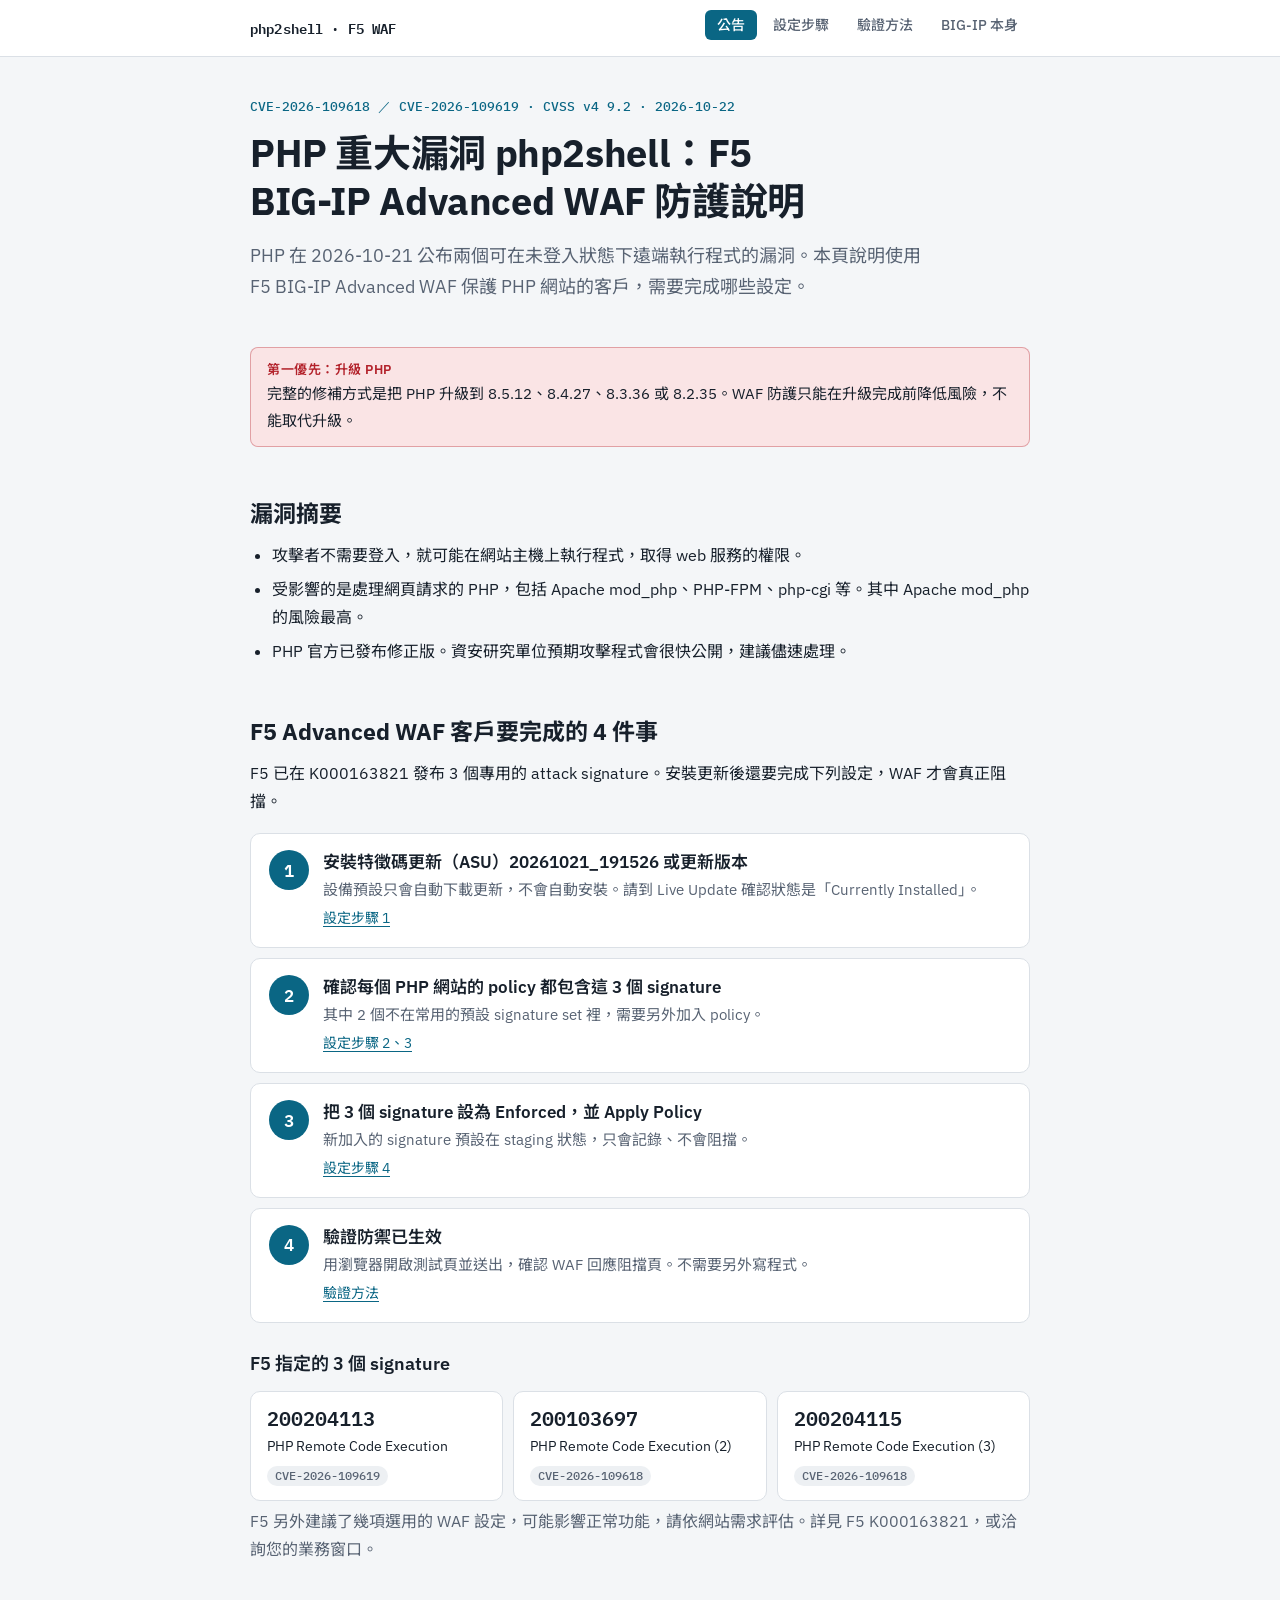
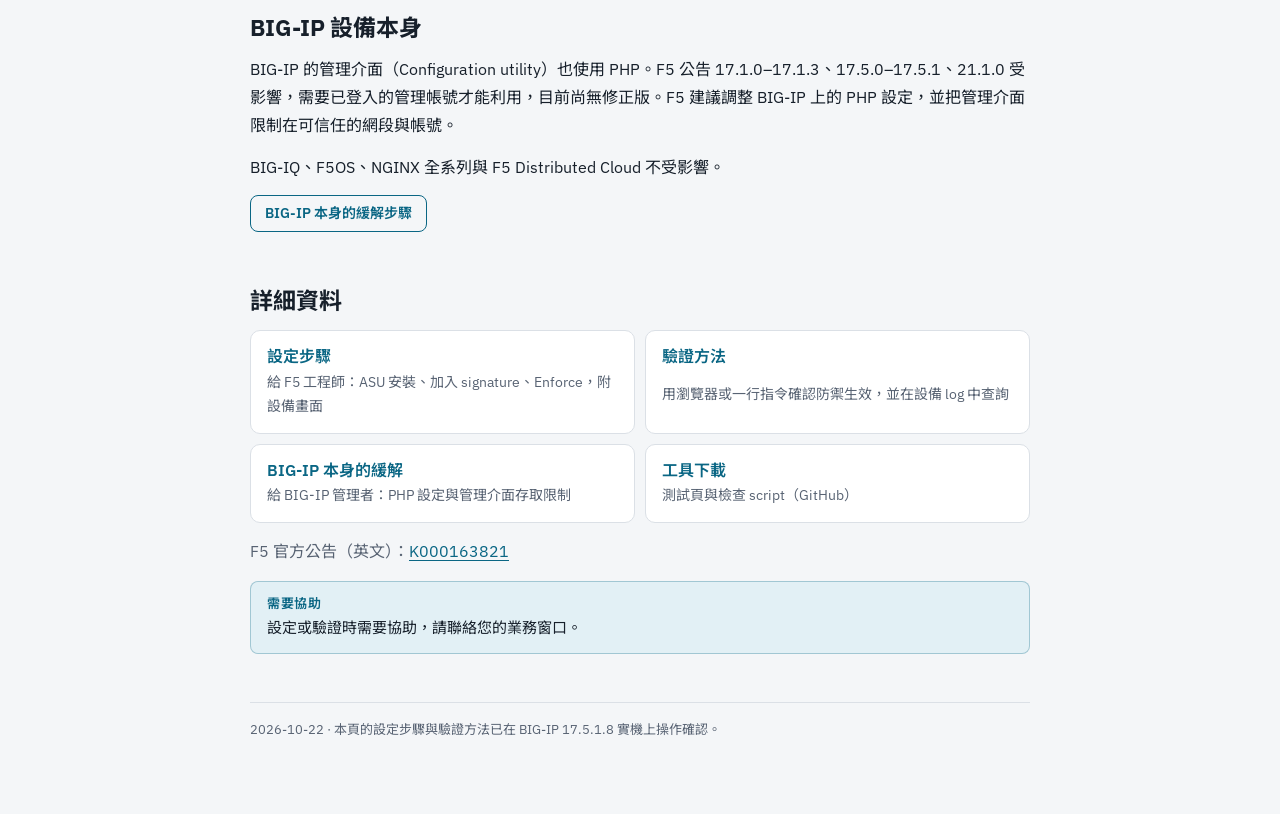
==== docs/index.html @ 69b3f518 "docs: add public php2shell guide site for GitHub Pages Co-Authored-By: Claude Opus 5.5 <noreply@anth" ====
<!doctype html>
<html lang="zh-Hant">
<head>
<meta charset="utf-8">
<meta name="viewport" content="width=device-width, initial-scale=1, viewport-fit=cover">
<title>php2shell F5 防護說明</title>
<link rel="preconnect" href="https://fonts.googleapis.com">
<link rel="preconnect" href="https://fonts.gstatic.com" crossorigin>
<link rel="stylesheet" href="https://fonts.googleapis.com/css2?family=IBM+Plex+Mono:wght@400;500;600&family=IBM+Plex+Sans:wght@400;500;600;700&family=Noto+Sans+TC:wght@400;500;700&display=swap">
<link rel="stylesheet" href="style.css">
</head>
<body>
<nav class="bar" aria-label="頁面">
  <div class="wrap">
    <a class="brand" href="index.html">php2shell · F5 WAF</a>
    <ul class="tabs">
      <li><a href="index.html" aria-current="page">公告</a></li>
      <li><a href="setup.html">設定步驟</a></li>
      <li><a href="verify.html">驗證方法</a></li>
      <li><a href="bigip.html">BIG-IP 本身</a></li>
    </ul>
  </div>
</nav>

<main class="wrap">
  <header class="hero">
    <p class="eyebrow">CVE-2026-109618 ／ CVE-2026-109619 · CVSS v4 9.2 · 2026-10-22</p>
    <h1>PHP 重大漏洞 php2shell：F5 BIG-IP Advanced WAF 防護說明</h1>
    <p class="lede">PHP 在 2026-10-21 公布兩個可在未登入狀態下遠端執行程式的漏洞。本頁說明使用 F5 BIG-IP Advanced WAF 保護 PHP 網站的客戶，需要完成哪些設定。</p>
  </header>

  <section id="patch">
    <div class="note bad"><b>第一優先：升級 PHP</b>完整的修補方式是把 PHP 升級到 8.5.12、8.4.27、8.3.36 或 8.2.35。WAF 防護只能在升級完成前降低風險，不能取代升級。</div>
  </section>

  <section id="about">
    <h2>漏洞摘要</h2>
    <ul>
      <li>攻擊者不需要登入，就可能在網站主機上執行程式，取得 web 服務的權限。</li>
      <li>受影響的是處理網頁請求的 PHP，包括 Apache mod_php、PHP-FPM、php-cgi 等。其中 Apache mod_php 的風險最高。</li>
      <li>PHP 官方已發布修正版。資安研究單位預期攻擊程式會很快公開，建議儘速處理。</li>
    </ul>
  </section>

  <section id="todo">
    <h2>F5 Advanced WAF 客戶要完成的 4 件事</h2>
    <p>F5 已在 K000163821 發布 3 個專用的 attack signature。安裝更新後還要完成下列設定，WAF 才會真正阻擋。</p>
    <ol class="todo">
      <li>
        <div>
          <strong>安裝特徵碼更新（ASU）20261021_191526 或更新版本</strong>
          <span>設備預設只會自動下載更新，不會自動安裝。請到 Live Update 確認狀態是「Currently Installed」。</span>
          <a href="setup.html#sop1">設定步驟 1</a>
        </div>
      </li>
      <li>
        <div>
          <strong>確認每個 PHP 網站的 policy 都包含這 3 個 signature</strong>
          <span>其中 2 個不在常用的預設 signature set 裡，需要另外加入 policy。</span>
          <a href="setup.html#sop2">設定步驟 2、3</a>
        </div>
      </li>
      <li>
        <div>
          <strong>把 3 個 signature 設為 Enforced，並 Apply Policy</strong>
          <span>新加入的 signature 預設在 staging 狀態，只會記錄、不會阻擋。</span>
          <a href="setup.html#sop4">設定步驟 4</a>
        </div>
      </li>
      <li>
        <div>
          <strong>驗證防禦已生效</strong>
          <span>用瀏覽器開啟測試頁並送出，確認 WAF 回應阻擋頁。不需要另外寫程式。</span>
          <a href="verify.html">驗證方法</a>
        </div>
      </li>
    </ol>

    <h3>F5 指定的 3 個 signature</h3>
    <div class="sigs">
      <div class="sig"><span class="id">200204113</span><span class="nm">PHP Remote Code Execution</span><div class="row"><span class="pill dim">CVE-2026-109619</span></div></div>
      <div class="sig"><span class="id">200103697</span><span class="nm">PHP Remote Code Execution (2)</span><div class="row"><span class="pill dim">CVE-2026-109618</span></div></div>
      <div class="sig"><span class="id">200204115</span><span class="nm">PHP Remote Code Execution (3)</span><div class="row"><span class="pill dim">CVE-2026-109618</span></div></div>
    </div>
    <p class="muted">F5 另外建議了幾項選用的 WAF 設定，可能影響正常功能，請依網站需求評估。詳見 F5 K000163821，或洽詢您的業務窗口。</p>
  </section>

  <section id="bigip">
    <h2>BIG-IP 設備本身</h2>
    <p>BIG-IP 的管理介面（Configuration utility）也使用 PHP。F5 公告 17.1.0–17.1.3、17.5.0–17.5.1、21.1.0 受影響，需要已登入的管理帳號才能利用，目前尚無修正版。F5 建議調整 BIG-IP 上的 PHP 設定，並把管理介面限制在可信任的網段與帳號。</p>
    <p>BIG-IQ、F5OS、NGINX 全系列與 F5 Distributed Cloud 不受影響。</p>
    <div class="btns"><a class="btn ghost" href="bigip.html">BIG-IP 本身的緩解步驟</a></div>
  </section>

  <section id="more">
    <h2>詳細資料</h2>
    <div class="links">
      <a href="setup.html"><b>設定步驟</b><span>給 F5 工程師：ASU 安裝、加入 signature、Enforce，附設備畫面</span></a>
      <a href="verify.html"><b>驗證方法</b><span>用瀏覽器或一行指令確認防禦生效，並在設備 log 中查詢</span></a>
      <a href="bigip.html"><b>BIG-IP 本身的緩解</b><span>給 BIG-IP 管理者：PHP 設定與管理介面存取限制</span></a>
      <a href="https://github.com/ryantseng24/php2shell-f5-waf-tools"><b>工具下載</b><span>測試頁與檢查 script（GitHub）</span></a>
    </div>
    <p class="muted">F5 官方公告（英文）：<a href="https://my.f5.com/manage/s/article/K000163821">K000163821</a></p>
    <div class="note info"><b>需要協助</b>設定或驗證時需要協助，請聯絡您的業務窗口。</div>
  </section>

  <footer>2026-10-22 · 本頁的設定步驟與驗證方法已在 BIG-IP 17.5.1.8 實機上操作確認。</footer>
</main>
</body>
</html>
---- docs/style.css ----
/* Layout: one reading column under a three-tab page bar (公告 / 設定步驟 / 驗證方法). */
:root {
  --bg: #f4f6f8;
  --surface: #ffffff;
  --ink: #17202b;
  --muted: #586373;
  --line: #dbe0e6;
  --accent: #0a6684;
  --accent-soft: #e2f0f5;
  --ok: #1d7a4c;
  --ok-soft: #e3f3ea;
  --warn: #9a5c00;
  --warn-soft: #fbf0dc;
  --bad: #b3222b;
  --bad-soft: #fae4e5;
  --code-bg: #edf0f3;
  --shadow: 0 1px 2px rgba(20, 32, 48, .06), 0 4px 16px rgba(20, 32, 48, .05);
  --f-display: "IBM Plex Sans", "Noto Sans TC", "PingFang TC", "Microsoft JhengHei", sans-serif;
  --f-body: "IBM Plex Sans", "Noto Sans TC", "PingFang TC", "Microsoft JhengHei", sans-serif;
  --f-mono: "IBM Plex Mono", ui-monospace, "SFMono-Regular", Menlo, Consolas, monospace;
  color-scheme: light;
}
@media (prefers-color-scheme: dark) {
  :root:not([data-theme="light"]) {
    --bg: #0f1419; --surface: #161d25; --ink: #e5eaef; --muted: #9ba7b3; --line: #2a3541;
    --accent: #56b4d3; --accent-soft: #12303b; --ok: #4fc58c; --ok-soft: #133024;
    --warn: #e2a64b; --warn-soft: #34270f; --bad: #f1737c; --bad-soft: #3a1a1d; --code-bg: #1c2530;
    --shadow: 0 1px 2px rgba(0, 0, 0, .3), 0 4px 16px rgba(0, 0, 0, .25);
    color-scheme: dark;
  }
}
:root[data-theme="dark"] {
  --bg: #0f1419; --surface: #161d25; --ink: #e5eaef; --muted: #9ba7b3; --line: #2a3541;
  --accent: #56b4d3; --accent-soft: #12303b; --ok: #4fc58c; --ok-soft: #133024;
  --warn: #e2a64b; --warn-soft: #34270f; --bad: #f1737c; --bad-soft: #3a1a1d; --code-bg: #1c2530;
  --shadow: 0 1px 2px rgba(0, 0, 0, .3), 0 4px 16px rgba(0, 0, 0, .25);
  color-scheme: dark;
}

* { box-sizing: border-box; }
html { -webkit-text-size-adjust: 100%; }
body { margin: 0; background: var(--bg); color: var(--ink); font-family: var(--f-body); font-size: 16px; line-height: 1.75; }
img { max-width: 100%; }
[hidden] { display: none !important; }
a { color: var(--accent); text-underline-offset: 3px; }
a:focus-visible, button:focus-visible { outline: 2px solid var(--accent); outline-offset: 2px; border-radius: 4px; }
code { font-family: var(--f-mono); font-size: .9em; background: var(--code-bg); padding: .08em .35em; border-radius: 4px; overflow-wrap: anywhere; }

.wrap { max-width: 820px; margin: 0 auto; padding-inline: 20px; }

/* page bar */
.bar { background: var(--surface); border-bottom: 1px solid var(--line); position: sticky; top: env(safe-area-inset-top, 0px); z-index: 10; }
.bar .wrap { display: flex; flex-wrap: wrap; align-items: center; justify-content: space-between; gap: 6px 16px; padding-block: 10px; }
.bar .brand { font: 600 14px/1.3 var(--f-mono); color: var(--ink); text-decoration: none; letter-spacing: .01em; }
.tabs { display: flex; gap: 4px; flex-wrap: wrap; margin: 0; padding: 0; list-style: none; }
.tabs a { display: block; padding: 6px 12px; border-radius: 6px; font: 500 14px/1.3 var(--f-display); color: var(--muted); text-decoration: none; }
.tabs a:hover { background: var(--accent-soft); color: var(--ink); }
.tabs a[aria-current="page"] { background: var(--accent); color: var(--surface); }

/* hero */
.hero { padding-block: 40px 28px; }
.eyebrow { font: 500 13px/1.5 var(--f-mono); color: var(--accent); margin: 0 0 12px; }
h1 { font: 700 clamp(27px, 4.4vw, 38px)/1.28 var(--f-display); margin: 0 0 14px; text-wrap: balance; letter-spacing: -.01em; }
.lede { font-size: 18px; color: var(--muted); margin: 0; max-width: 62ch; }

main { padding-bottom: 72px; }
.hero + section { padding-top: 0; }
section { padding-top: 34px; scroll-margin-top: 72px; }
h2 { font: 700 23px/1.4 var(--f-display); margin: 0 0 12px; text-wrap: balance; }
h3 { font: 600 18px/1.45 var(--f-display); margin: 28px 0 8px; text-wrap: balance; }
p { margin: 0 0 14px; }
ul, ol { padding-left: 1.4em; margin: 0 0 16px; }
li { margin-bottom: 6px; }
.muted { color: var(--muted); }

.note { border-radius: 8px; padding: 12px 16px; margin: 16px 0; font-size: 15px; border: 1px solid; }
.note b:first-child { display: block; font: 600 13px/1.5 var(--f-display); letter-spacing: .04em; margin-bottom: 2px; }
.note.warn { background: var(--warn-soft); border-color: color-mix(in srgb, var(--warn) 35%, transparent); }
.note.warn b:first-child { color: var(--warn); }
.note.bad { background: var(--bad-soft); border-color: color-mix(in srgb, var(--bad) 35%, transparent); }
.note.bad b:first-child { color: var(--bad); }
.note.info { background: var(--accent-soft); border-color: color-mix(in srgb, var(--accent) 30%, transparent); }
.note.info b:first-child { color: var(--accent); }

.tbl { overflow-x: auto; margin: 14px 0 20px; border: 1px solid var(--line); border-radius: 8px; background: var(--surface); }
table { border-collapse: collapse; width: 100%; font-size: 14px; line-height: 1.55; }
th, td { text-align: left; padding: 9px 12px; border-bottom: 1px solid var(--line); vertical-align: top; }
th { font: 600 13px/1.4 var(--f-display); color: var(--muted); background: var(--code-bg); white-space: nowrap; }
tr:last-child td { border-bottom: 0; }
td.mono { font-family: var(--f-mono); font-size: 13px; white-space: nowrap; }

.pill { display: inline-block; font: 500 12px/1.3 var(--f-mono); padding: 2px 8px; border-radius: 999px; white-space: nowrap; }
.pill.ok { background: var(--ok-soft); color: var(--ok); }
.pill.bad { background: var(--bad-soft); color: var(--bad); }
.pill.warn { background: var(--warn-soft); color: var(--warn); }
.pill.dim { background: var(--code-bg); color: var(--muted); }

/* the four required actions on the notice page */
.todo { list-style: none; padding: 0; margin: 18px 0 8px; display: grid; gap: 10px; counter-reset: todo; }
.todo li { margin: 0; display: grid; grid-template-columns: 40px minmax(0, 1fr); gap: 14px; background: var(--surface); border: 1px solid var(--line); border-radius: 10px; padding: 16px 18px; counter-increment: todo; }
.todo li::before { content: counter(todo); width: 40px; height: 40px; border-radius: 50%; background: var(--accent); color: var(--surface); display: grid; place-items: center; font: 600 17px/1 var(--f-mono); }
.todo strong { display: block; font: 600 17px/1.45 var(--f-display); margin-bottom: 2px; }
.todo span { color: var(--muted); font-size: 15px; display: block; }
.todo a { font-size: 14px; }

.sigs { display: grid; grid-template-columns: repeat(3, minmax(0, 1fr)); gap: 10px; margin: 14px 0 6px; }
.sig { background: var(--surface); border: 1px solid var(--line); border-radius: 10px; padding: 14px 16px; display: grid; gap: 4px; }
.sig .id { font: 600 20px/1.2 var(--f-mono); }
.sig .nm { font-size: 14px; }
.sig .row { display: flex; flex-wrap: wrap; gap: 6px; margin-top: 4px; }

.links { display: grid; grid-template-columns: repeat(2, minmax(0, 1fr)); gap: 10px; margin: 14px 0; }
.links a { display: grid; gap: 2px; padding: 14px 16px; background: var(--surface); border: 1px solid var(--line); border-radius: 10px; text-decoration: none; color: var(--ink); }
.links a:hover { border-color: var(--accent); }
.links a b { font: 600 16px/1.4 var(--f-display); color: var(--accent); }
.links a span { font-size: 14px; color: var(--muted); }

/* GUI steps */
.path { display: flex; flex-wrap: wrap; gap: 4px 8px; align-items: baseline; font-size: 14px; margin: 14px 0; padding: 10px 14px; background: var(--surface); border: 1px solid var(--line); border-radius: 8px; }
.path span:first-child { font: 600 12px/1.6 var(--f-display); letter-spacing: .06em; text-transform: uppercase; color: var(--muted); }
.path b { font-weight: 500; min-width: 0; overflow-wrap: anywhere; }
.step { display: grid; grid-template-columns: 32px minmax(0, 1fr); gap: 12px; margin: 24px 0 10px; align-items: start; }
.step .n { width: 32px; height: 32px; border-radius: 50%; background: var(--accent); color: var(--surface); display: grid; place-items: center; font: 600 14px/1 var(--f-mono); }
.step h4 { font: 600 17px/1.5 var(--f-display); margin: 3px 0 0; }

figure { margin: 14px 0 22px; }
figure button { display: block; width: 100%; padding: 0; border: 1px solid var(--line); border-radius: 8px; overflow: hidden; background: var(--surface); cursor: zoom-in; box-shadow: var(--shadow); }
figure.narrow button { max-width: 520px; }
figure img { display: block; width: 100%; height: auto; }
figcaption { font-size: 13px; color: var(--muted); margin-top: 8px; }

.code { position: relative; margin: 12px 0 18px; }
.code pre { margin: 0; background: var(--code-bg); border: 1px solid var(--line); border-radius: 8px; padding: 14px 16px; padding-right: 72px; overflow-x: auto; font: 13px/1.6 var(--f-mono); color: var(--ink); }
.code button { position: absolute; top: 8px; right: 8px; font: 500 12px/1 var(--f-display); padding: 6px 10px; border-radius: 6px; border: 1px solid var(--line); background: var(--surface); color: var(--ink); cursor: pointer; }
.code button:hover { border-color: var(--accent); color: var(--accent); }

.btn { display: inline-flex; align-items: center; gap: 8px; padding: 9px 14px; border-radius: 8px; font: 600 14px/1.2 var(--f-display); text-decoration: none; border: 1px solid var(--accent); }
.btn.primary { background: var(--accent); color: var(--surface); }
.btn.ghost { color: var(--accent); }
.btns { display: flex; flex-wrap: wrap; gap: 8px; margin: 12px 0 18px; }

.next { margin-top: 40px; padding: 16px 18px; border: 1px solid var(--line); border-radius: 10px; background: var(--surface); display: flex; flex-wrap: wrap; gap: 8px 16px; align-items: center; justify-content: space-between; }
.next span { color: var(--muted); font-size: 14px; }

footer { margin-top: 48px; padding-top: 16px; border-top: 1px solid var(--line); font-size: 13px; color: var(--muted); }

.lightbox { position: fixed; inset: 0; background: rgba(8, 12, 16, .88); display: grid; place-items: center; padding: 24px; z-index: 50; cursor: zoom-out; }
.lightbox img { max-width: 100%; max-height: 100%; border-radius: 6px; background: #fff; }

@media (max-width: 640px) {
  body { font-size: 15px; }
  .wrap { padding-inline: 16px; }
  .sigs, .links { grid-template-columns: minmax(0, 1fr); }
  .todo li { grid-template-columns: 32px minmax(0, 1fr); gap: 12px; padding: 14px; }
  .todo li::before { width: 32px; height: 32px; font-size: 15px; }
  .hero { padding-block: 28px 20px; }
}
@media (prefers-reduced-motion: no-preference) {
  .tabs a, .links a, .btn, .code button { transition: background-color .15s, color .15s, border-color .15s; }
}
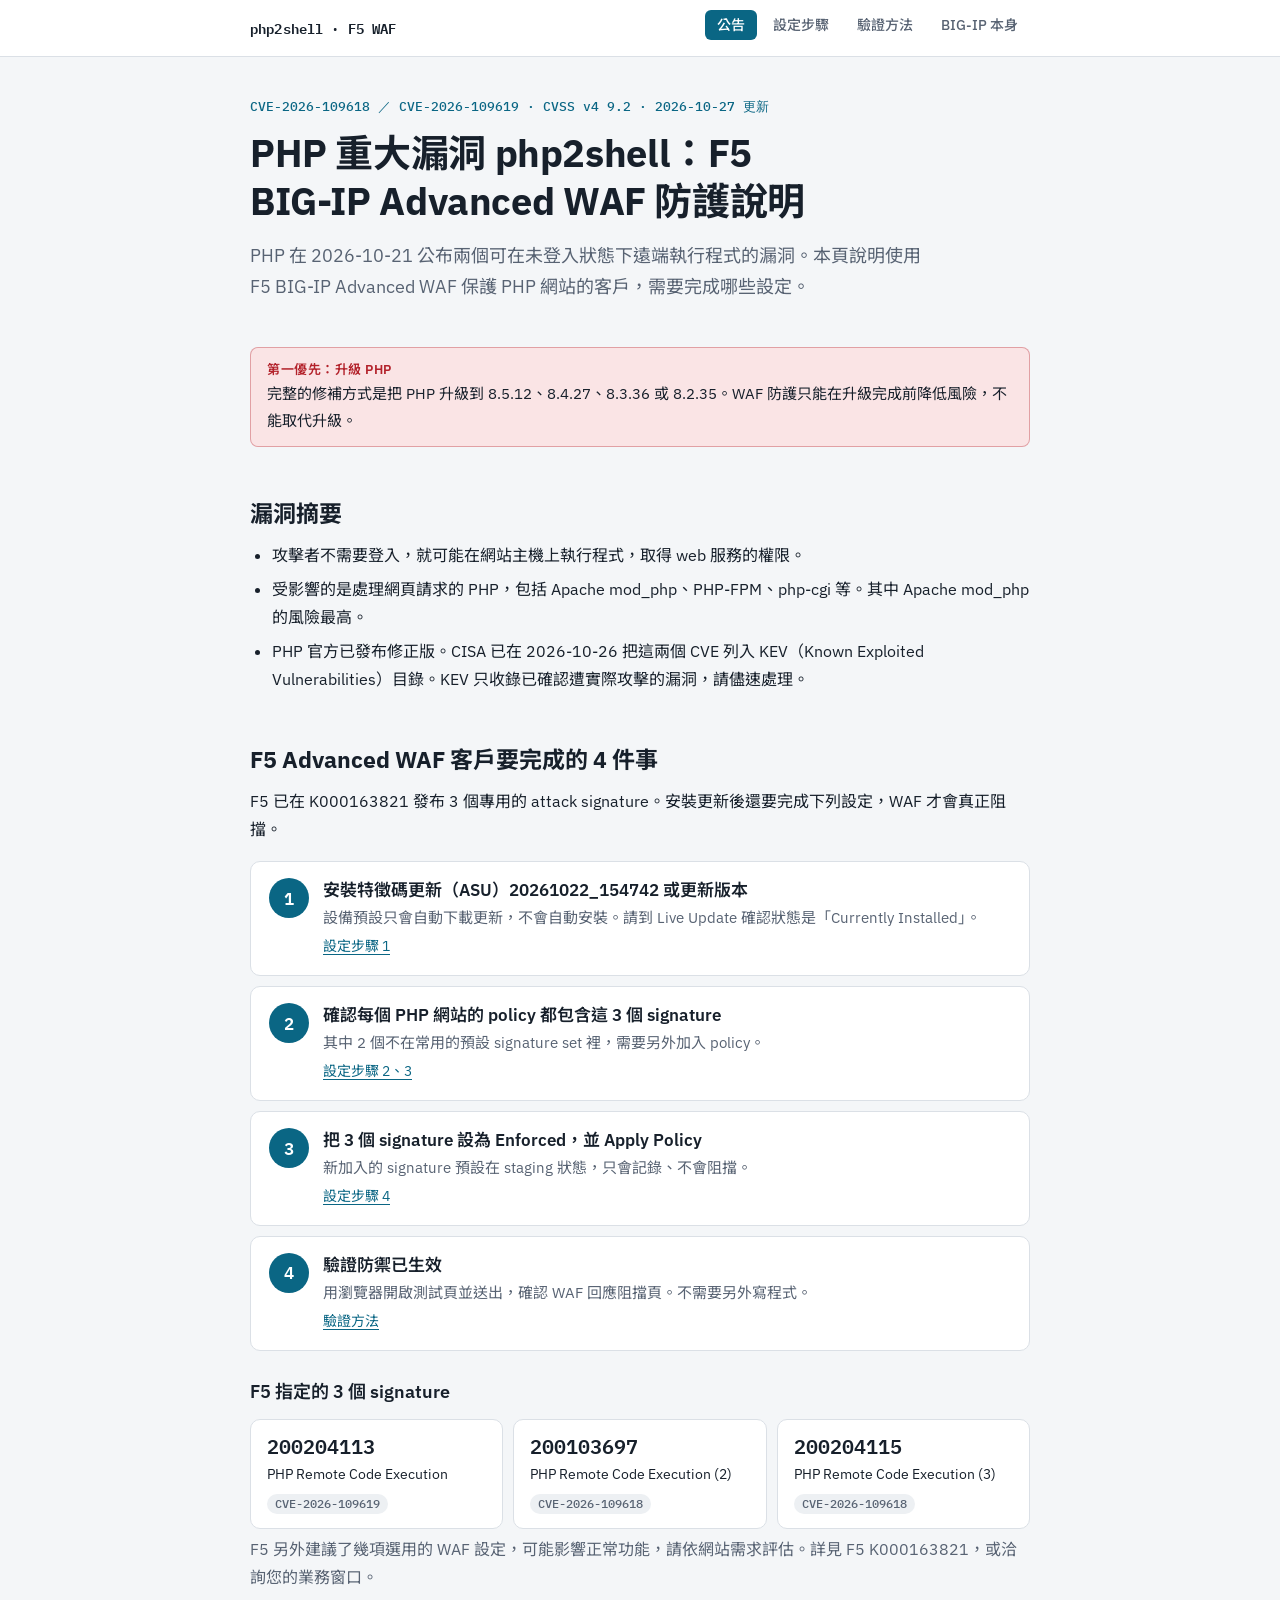
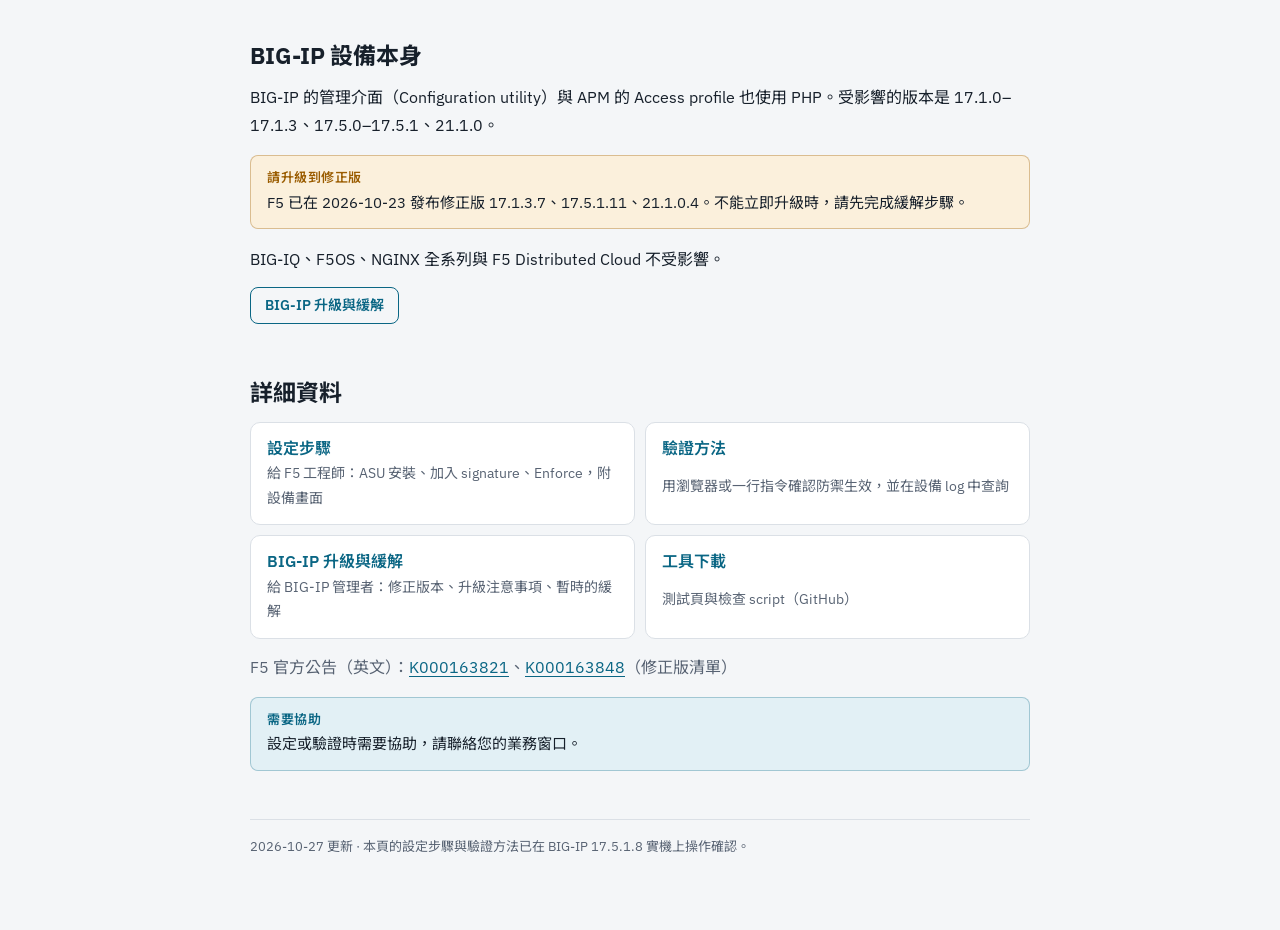
==== commit 8b967686: "docs: add F5 fixed versions and BIG-IP upgrade guidance - bigip.html: fixed versions 17.1.3.7 / 17.5" ====
--- a/docs/index.html
+++ b/docs/index.html
@@ -24,7 +24,7 @@
 
 <main class="wrap">
   <header class="hero">
-    <p class="eyebrow">CVE-2026-109618 ／ CVE-2026-109619 · CVSS v4 9.2 · 2026-10-22</p>
+    <p class="eyebrow">CVE-2026-109618 ／ CVE-2026-109619 · CVSS v4 9.2 · 2026-10-27 更新</p>
     <h1>PHP 重大漏洞 php2shell：F5 BIG-IP Advanced WAF 防護說明</h1>
     <p class="lede">PHP 在 2026-10-21 公布兩個可在未登入狀態下遠端執行程式的漏洞。本頁說明使用 F5 BIG-IP Advanced WAF 保護 PHP 網站的客戶，需要完成哪些設定。</p>
   </header>
@@ -38,7 +38,7 @@
     <ul>
       <li>攻擊者不需要登入，就可能在網站主機上執行程式，取得 web 服務的權限。</li>
       <li>受影響的是處理網頁請求的 PHP，包括 Apache mod_php、PHP-FPM、php-cgi 等。其中 Apache mod_php 的風險最高。</li>
-      <li>PHP 官方已發布修正版。資安研究單位預期攻擊程式會很快公開，建議儘速處理。</li>
+      <li>PHP 官方已發布修正版。CISA 已在 2026-10-26 把這兩個 CVE 列入 KEV（Known Exploited Vulnerabilities）目錄。KEV 只收錄已確認遭實際攻擊的漏洞，請儘速處理。</li>
     </ul>
   </section>
 
@@ -48,7 +48,7 @@
     <ol class="todo">
       <li>
         <div>
-          <strong>安裝特徵碼更新（ASU）20261021_191526 或更新版本</strong>
+          <strong>安裝特徵碼更新（ASU）20261022_154742 或更新版本</strong>
           <span>設備預設只會自動下載更新，不會自動安裝。請到 Live Update 確認狀態是「Currently Installed」。</span>
           <a href="setup.html#sop1">設定步驟 1</a>
         </div>
@@ -87,9 +87,10 @@
 
   <section id="bigip">
     <h2>BIG-IP 設備本身</h2>
-    <p>BIG-IP 的管理介面（Configuration utility）也使用 PHP。F5 公告 17.1.0–17.1.3、17.5.0–17.5.1、21.1.0 受影響，需要已登入的管理帳號才能利用，目前尚無修正版。F5 建議調整 BIG-IP 上的 PHP 設定，並把管理介面限制在可信任的網段與帳號。</p>
+    <p>BIG-IP 的管理介面（Configuration utility）與 APM 的 Access profile 也使用 PHP。受影響的版本是 17.1.0–17.1.3、17.5.0–17.5.1、21.1.0。</p>
+    <div class="note warn"><b>請升級到修正版</b>F5 已在 2026-10-23 發布修正版 17.1.3.7、17.5.1.11、21.1.0.4。不能立即升級時，請先完成緩解步驟。</div>
     <p>BIG-IQ、F5OS、NGINX 全系列與 F5 Distributed Cloud 不受影響。</p>
-    <div class="btns"><a class="btn ghost" href="bigip.html">BIG-IP 本身的緩解步驟</a></div>
+    <div class="btns"><a class="btn ghost" href="bigip.html">BIG-IP 升級與緩解</a></div>
   </section>
 
   <section id="more">
@@ -97,14 +98,14 @@
     <div class="links">
       <a href="setup.html"><b>設定步驟</b><span>給 F5 工程師：ASU 安裝、加入 signature、Enforce，附設備畫面</span></a>
       <a href="verify.html"><b>驗證方法</b><span>用瀏覽器或一行指令確認防禦生效，並在設備 log 中查詢</span></a>
-      <a href="bigip.html"><b>BIG-IP 本身的緩解</b><span>給 BIG-IP 管理者：PHP 設定與管理介面存取限制</span></a>
+      <a href="bigip.html"><b>BIG-IP 升級與緩解</b><span>給 BIG-IP 管理者：修正版本、升級注意事項、暫時的緩解</span></a>
       <a href="https://github.com/ryantseng24/php2shell-f5-waf-tools"><b>工具下載</b><span>測試頁與檢查 script（GitHub）</span></a>
     </div>
-    <p class="muted">F5 官方公告（英文）：<a href="https://my.f5.com/manage/s/article/K000163821">K000163821</a></p>
+    <p class="muted">F5 官方公告（英文）：<a href="https://my.f5.com/manage/s/article/K000163821">K000163821</a>、<a href="https://my.f5.com/manage/s/article/K000163848">K000163848</a>（修正版清單）</p>
     <div class="note info"><b>需要協助</b>設定或驗證時需要協助，請聯絡您的業務窗口。</div>
   </section>
 
-  <footer>2026-10-22 · 本頁的設定步驟與驗證方法已在 BIG-IP 17.5.1.8 實機上操作確認。</footer>
+  <footer>2026-10-27 更新 · 本頁的設定步驟與驗證方法已在 BIG-IP 17.5.1.8 實機上操作確認。</footer>
 </main>
 </body>
 </html>
--- a/docs/style.css
+++ b/docs/style.css
@@ -88,6 +88,7 @@
 th { font: 600 13px/1.4 var(--f-display); color: var(--muted); background: var(--code-bg); white-space: nowrap; }
 tr:last-child td { border-bottom: 0; }
 td.mono { font-family: var(--f-mono); font-size: 13px; white-space: nowrap; }
+td.nw { white-space: nowrap; }
 
 .pill { display: inline-block; font: 500 12px/1.3 var(--f-mono); padding: 2px 8px; border-radius: 999px; white-space: nowrap; }
 .pill.ok { background: var(--ok-soft); color: var(--ok); }
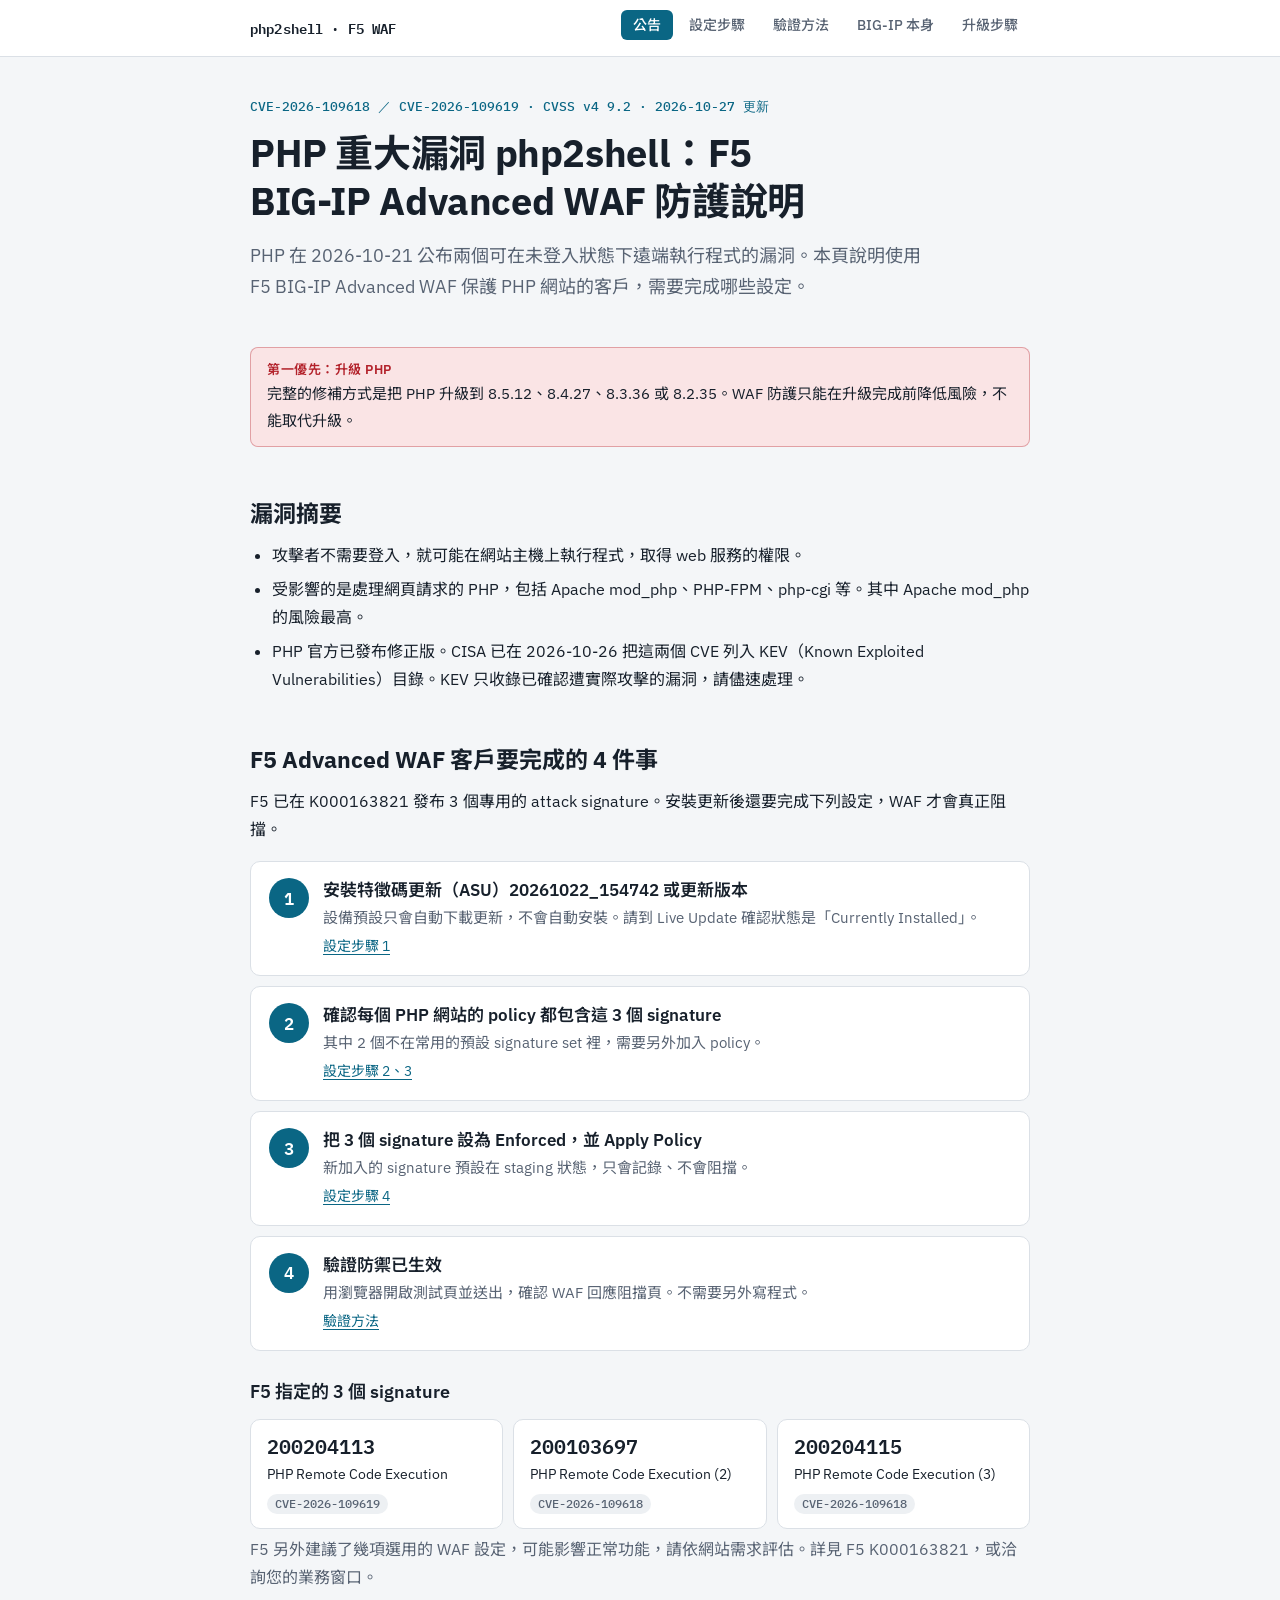
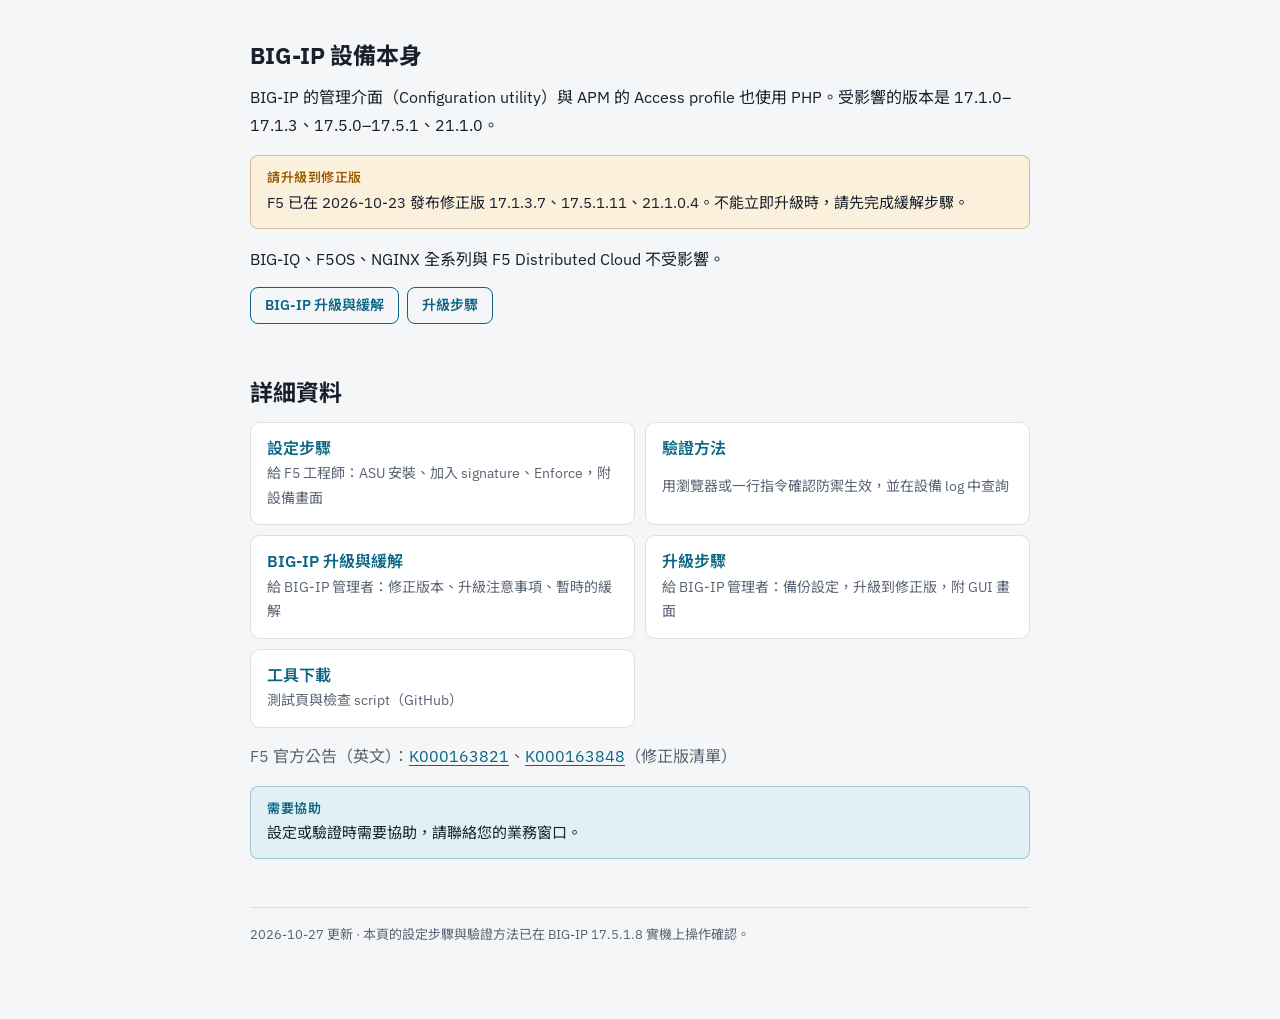
==== commit 7de3be12: "docs: add de-identified BIG-IP upgrade procedure page - upgrade.html: UCS/Master Key backup and upgr" ====
--- a/docs/index.html
+++ b/docs/index.html
@@ -18,6 +18,7 @@
       <li><a href="setup.html">設定步驟</a></li>
       <li><a href="verify.html">驗證方法</a></li>
       <li><a href="bigip.html">BIG-IP 本身</a></li>
+      <li><a href="upgrade.html">升級步驟</a></li>
     </ul>
   </div>
 </nav>
@@ -90,7 +91,7 @@
     <p>BIG-IP 的管理介面（Configuration utility）與 APM 的 Access profile 也使用 PHP。受影響的版本是 17.1.0–17.1.3、17.5.0–17.5.1、21.1.0。</p>
     <div class="note warn"><b>請升級到修正版</b>F5 已在 2026-10-23 發布修正版 17.1.3.7、17.5.1.11、21.1.0.4。不能立即升級時，請先完成緩解步驟。</div>
     <p>BIG-IQ、F5OS、NGINX 全系列與 F5 Distributed Cloud 不受影響。</p>
-    <div class="btns"><a class="btn ghost" href="bigip.html">BIG-IP 升級與緩解</a></div>
+    <div class="btns"><a class="btn ghost" href="bigip.html">BIG-IP 升級與緩解</a><a class="btn ghost" href="upgrade.html">升級步驟</a></div>
   </section>
 
   <section id="more">
@@ -99,6 +100,7 @@
       <a href="setup.html"><b>設定步驟</b><span>給 F5 工程師：ASU 安裝、加入 signature、Enforce，附設備畫面</span></a>
       <a href="verify.html"><b>驗證方法</b><span>用瀏覽器或一行指令確認防禦生效，並在設備 log 中查詢</span></a>
       <a href="bigip.html"><b>BIG-IP 升級與緩解</b><span>給 BIG-IP 管理者：修正版本、升級注意事項、暫時的緩解</span></a>
+      <a href="upgrade.html"><b>升級步驟</b><span>給 BIG-IP 管理者：備份設定，升級到修正版，附 GUI 畫面</span></a>
       <a href="https://github.com/ryantseng24/php2shell-f5-waf-tools"><b>工具下載</b><span>測試頁與檢查 script（GitHub）</span></a>
     </div>
     <p class="muted">F5 官方公告（英文）：<a href="https://my.f5.com/manage/s/article/K000163821">K000163821</a>、<a href="https://my.f5.com/manage/s/article/K000163848">K000163848</a>（修正版清單）</p>
--- a/docs/style.css
+++ b/docs/style.css
@@ -151,6 +151,8 @@
 @media (max-width: 640px) {
   body { font-size: 15px; }
   .wrap { padding-inline: 16px; }
+  .tabs { gap: 2px; }
+  .tabs a { padding: 6px 7px; font-size: 13px; }
   .sigs, .links { grid-template-columns: minmax(0, 1fr); }
   .todo li { grid-template-columns: 32px minmax(0, 1fr); gap: 12px; padding: 14px; }
   .todo li::before { width: 32px; height: 32px; font-size: 15px; }
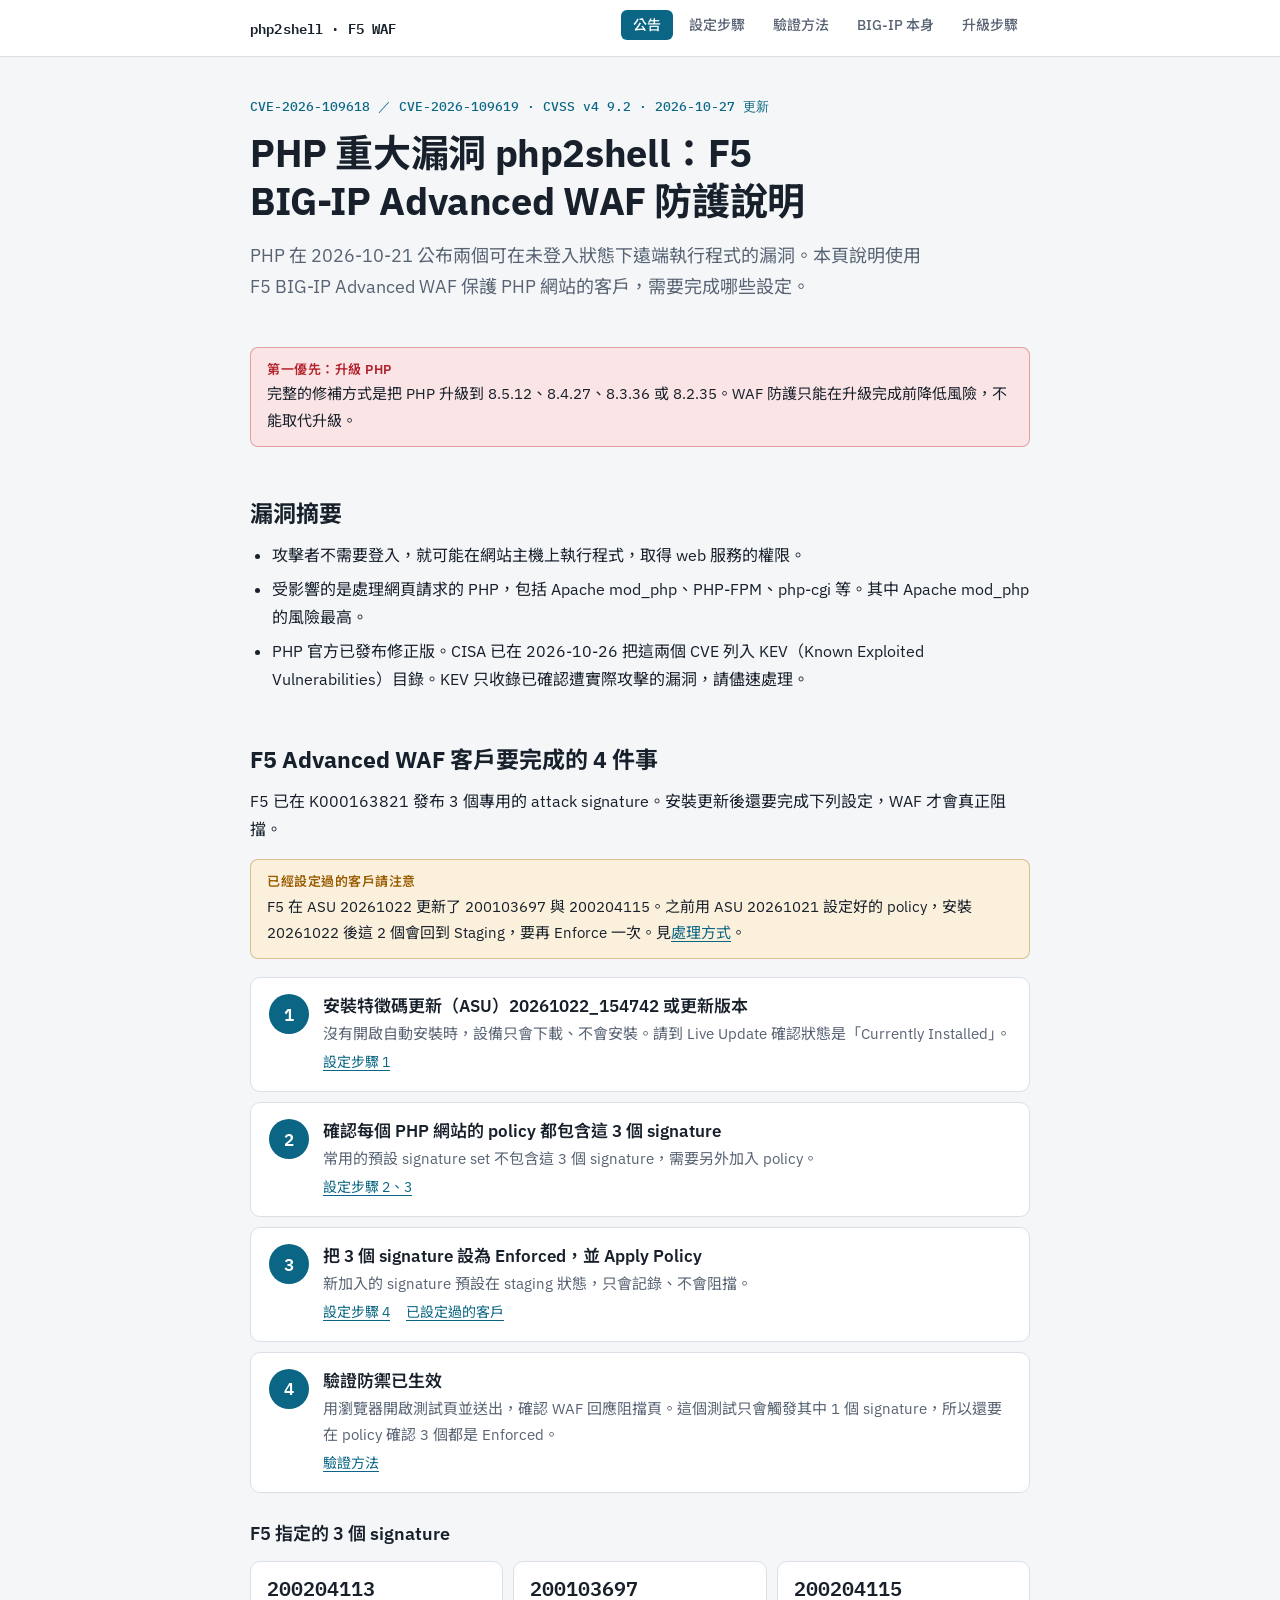
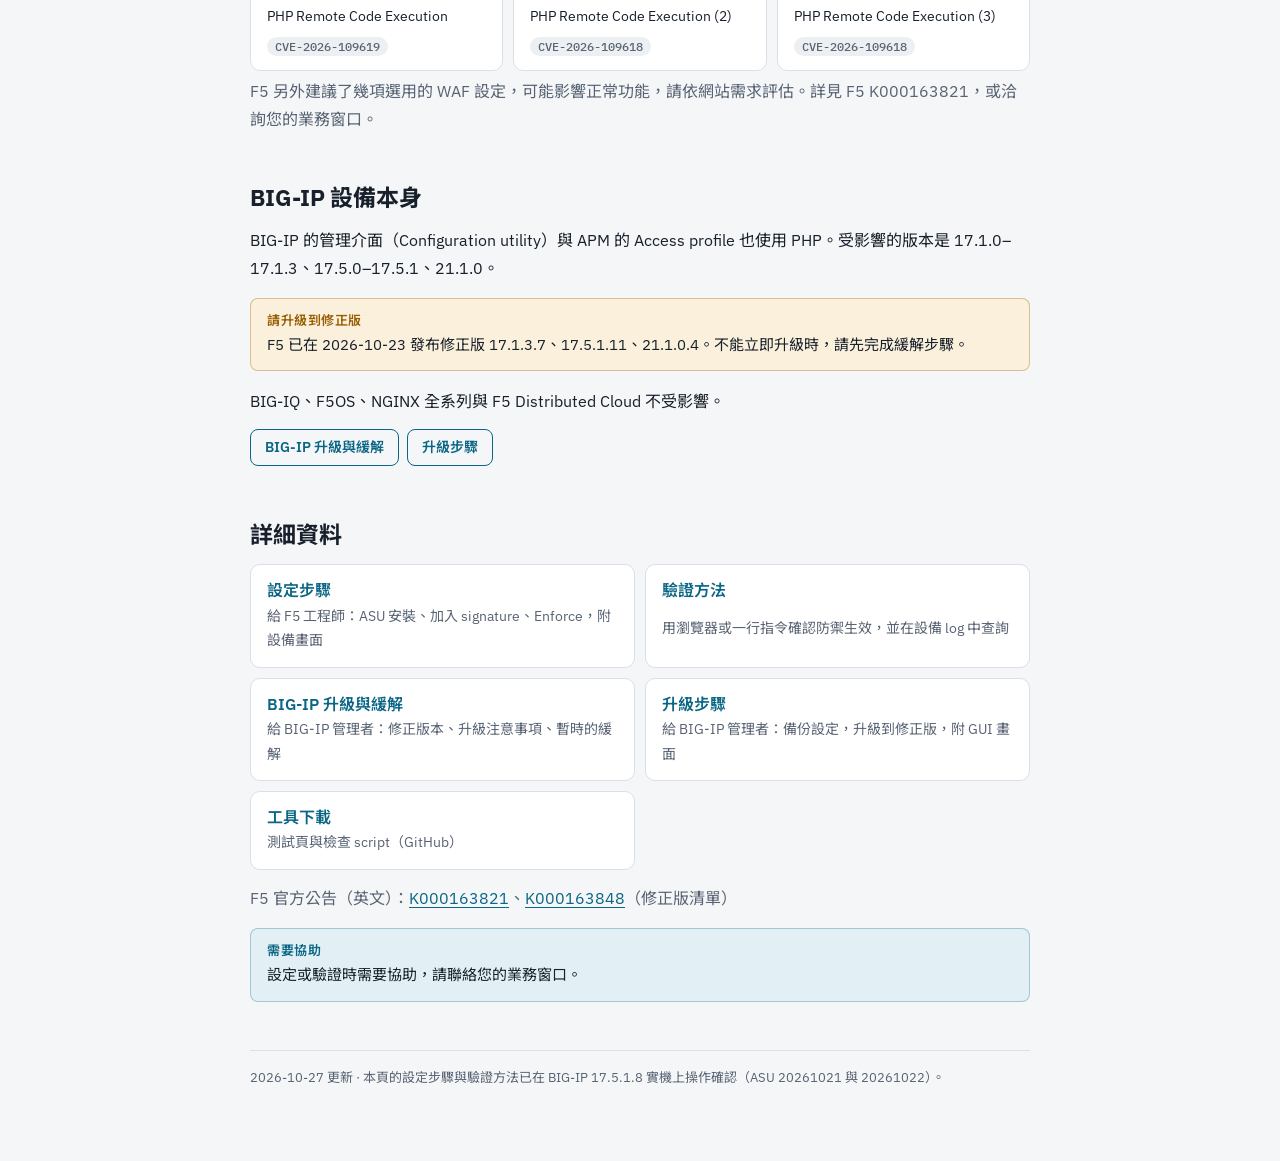
==== commit c8f0776d: "docs: reflect ASU 20261022 signature changes - 200103697 / 200204115 accuracy low -> medium; PHP Sig" ====
--- a/docs/index.html
+++ b/docs/index.html
@@ -46,18 +46,19 @@
   <section id="todo">
     <h2>F5 Advanced WAF 客戶要完成的 4 件事</h2>
     <p>F5 已在 K000163821 發布 3 個專用的 attack signature。安裝更新後還要完成下列設定，WAF 才會真正阻擋。</p>
+    <div class="note warn"><b>已經設定過的客戶請注意</b>F5 在 ASU 20261022 更新了 200103697 與 200204115。之前用 ASU 20261021 設定好的 policy，安裝 20261022 後這 2 個會回到 Staging，要再 Enforce 一次。見<a href="setup.html#case-a">處理方式</a>。</div>
     <ol class="todo">
       <li>
         <div>
           <strong>安裝特徵碼更新（ASU）20261022_154742 或更新版本</strong>
-          <span>設備預設只會自動下載更新，不會自動安裝。請到 Live Update 確認狀態是「Currently Installed」。</span>
+          <span>沒有開啟自動安裝時，設備只會下載、不會安裝。請到 Live Update 確認狀態是「Currently Installed」。</span>
           <a href="setup.html#sop1">設定步驟 1</a>
         </div>
       </li>
       <li>
         <div>
           <strong>確認每個 PHP 網站的 policy 都包含這 3 個 signature</strong>
-          <span>其中 2 個不在常用的預設 signature set 裡，需要另外加入 policy。</span>
+          <span>常用的預設 signature set 不包含這 3 個 signature，需要另外加入 policy。</span>
           <a href="setup.html#sop2">設定步驟 2、3</a>
         </div>
       </li>
@@ -65,13 +66,13 @@
         <div>
           <strong>把 3 個 signature 設為 Enforced，並 Apply Policy</strong>
           <span>新加入的 signature 預設在 staging 狀態，只會記錄、不會阻擋。</span>
-          <a href="setup.html#sop4">設定步驟 4</a>
+          <a href="setup.html#sop4">設定步驟 4</a>　<a href="setup.html#case-a">已設定過的客戶</a>
         </div>
       </li>
       <li>
         <div>
           <strong>驗證防禦已生效</strong>
-          <span>用瀏覽器開啟測試頁並送出，確認 WAF 回應阻擋頁。不需要另外寫程式。</span>
+          <span>用瀏覽器開啟測試頁並送出，確認 WAF 回應阻擋頁。這個測試只會觸發其中 1 個 signature，所以還要在 policy 確認 3 個都是 Enforced。</span>
           <a href="verify.html">驗證方法</a>
         </div>
       </li>
@@ -107,7 +108,7 @@
     <div class="note info"><b>需要協助</b>設定或驗證時需要協助，請聯絡您的業務窗口。</div>
   </section>
 
-  <footer>2026-10-27 更新 · 本頁的設定步驟與驗證方法已在 BIG-IP 17.5.1.8 實機上操作確認。</footer>
+  <footer>2026-10-27 更新 · 本頁的設定步驟與驗證方法已在 BIG-IP 17.5.1.8 實機上操作確認（ASU 20261021 與 20261022）。</footer>
 </main>
 </body>
 </html>
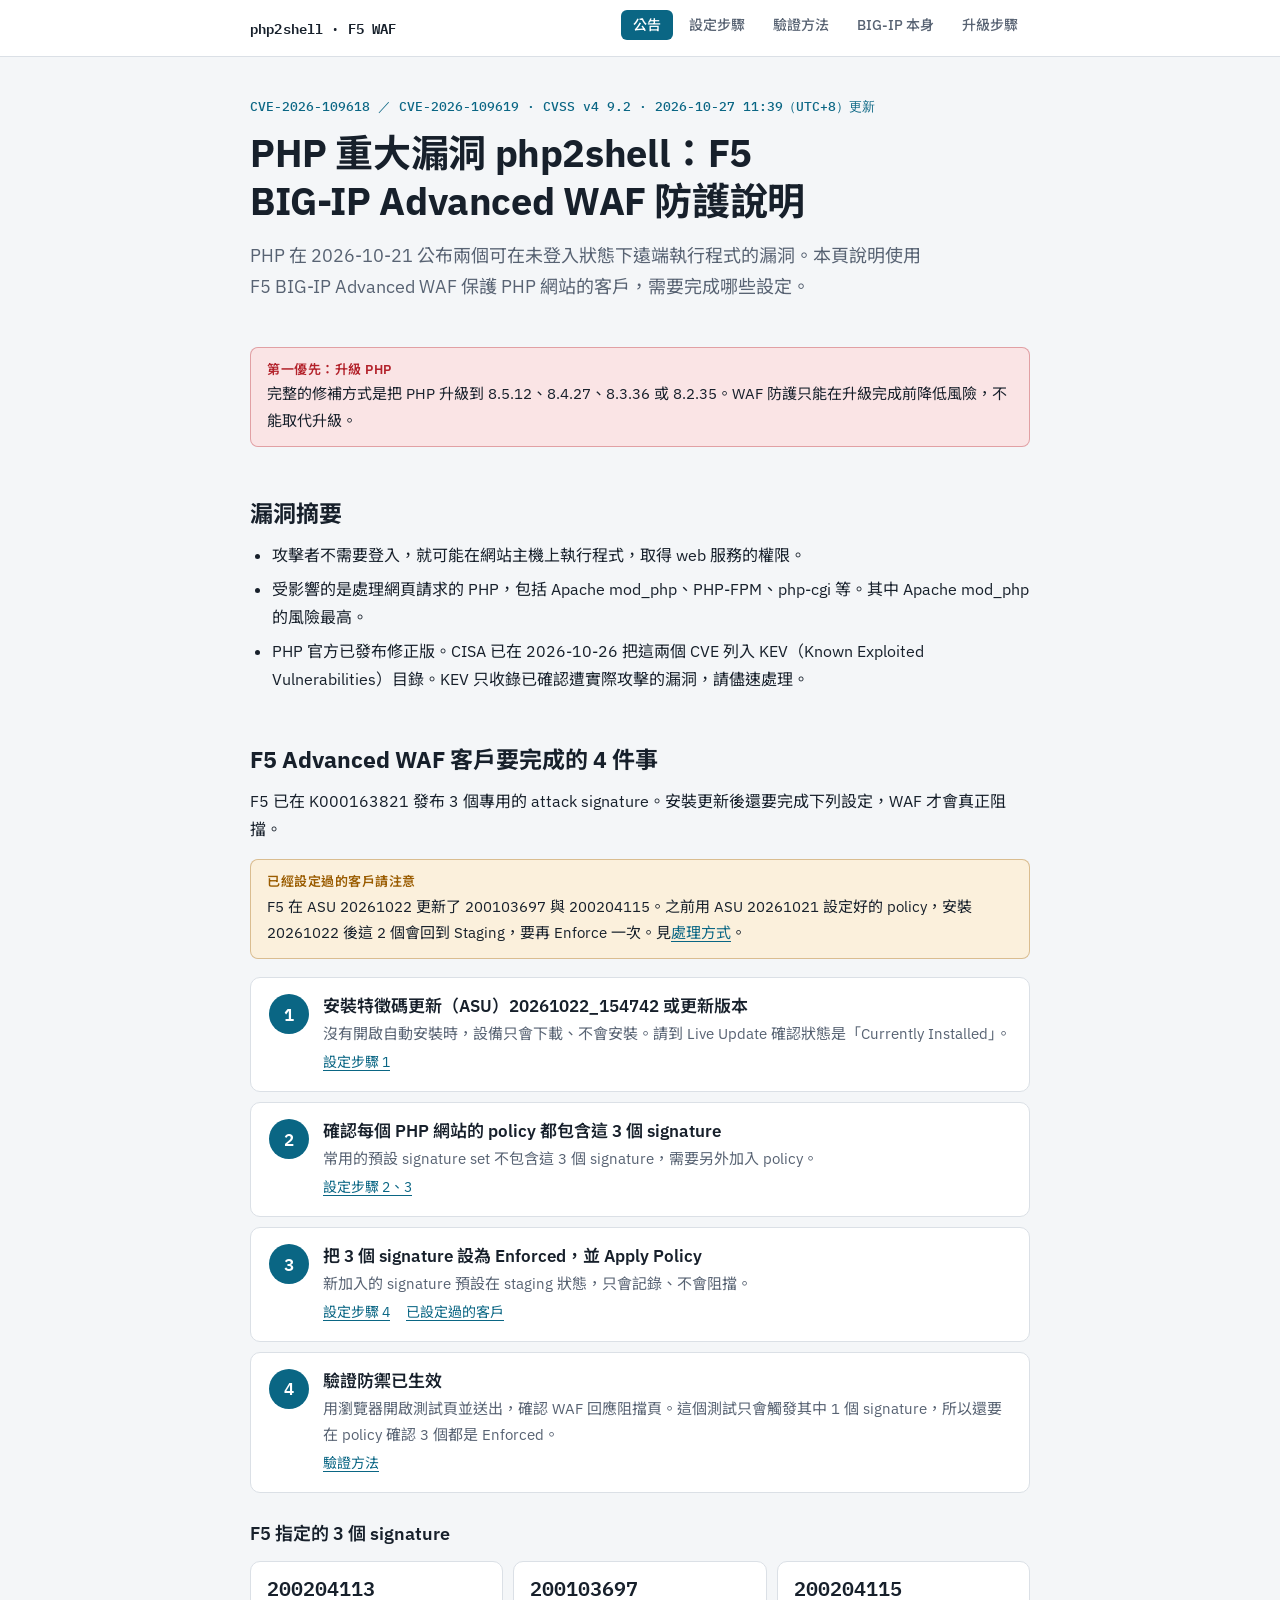
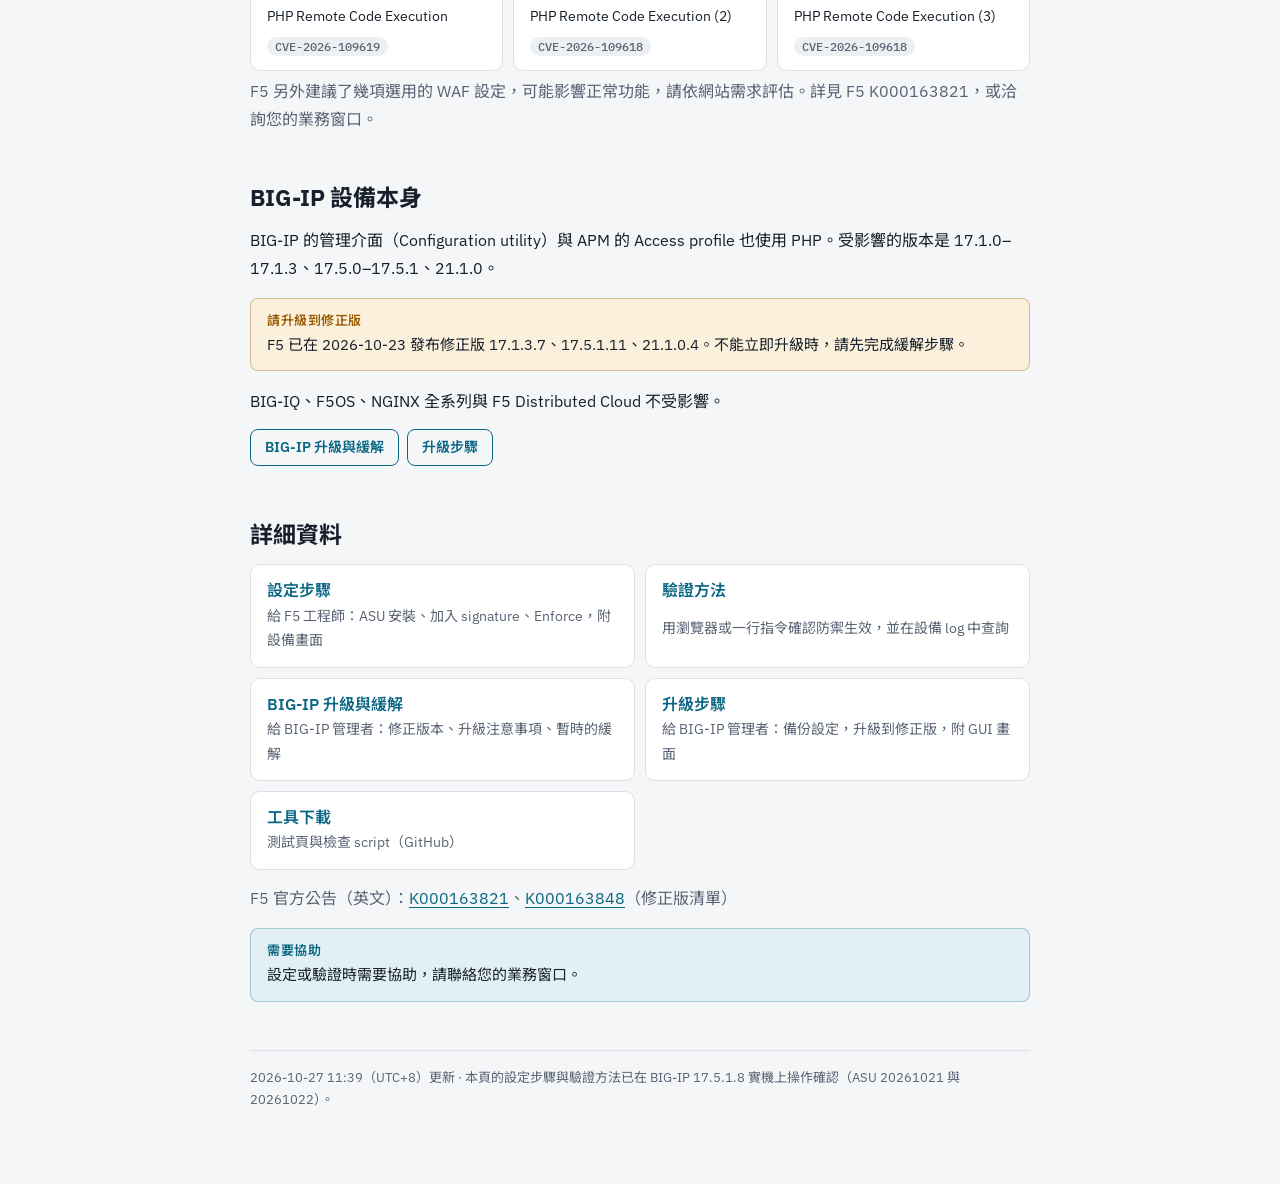
==== commit cab0630c: "docs: add update time to page stamps Each page shows the time (UTC+8) of its last content change, so" ====
--- a/docs/index.html
+++ b/docs/index.html
@@ -25,7 +25,7 @@
 
 <main class="wrap">
   <header class="hero">
-    <p class="eyebrow">CVE-2026-109618 ／ CVE-2026-109619 · CVSS v4 9.2 · 2026-10-27 更新</p>
+    <p class="eyebrow">CVE-2026-109618 ／ CVE-2026-109619 · CVSS v4 9.2 · 2026-10-27 11:39（UTC+8）更新</p>
     <h1>PHP 重大漏洞 php2shell：F5 BIG-IP Advanced WAF 防護說明</h1>
     <p class="lede">PHP 在 2026-10-21 公布兩個可在未登入狀態下遠端執行程式的漏洞。本頁說明使用 F5 BIG-IP Advanced WAF 保護 PHP 網站的客戶，需要完成哪些設定。</p>
   </header>
@@ -108,7 +108,7 @@
     <div class="note info"><b>需要協助</b>設定或驗證時需要協助，請聯絡您的業務窗口。</div>
   </section>
 
-  <footer>2026-10-27 更新 · 本頁的設定步驟與驗證方法已在 BIG-IP 17.5.1.8 實機上操作確認（ASU 20261021 與 20261022）。</footer>
+  <footer>2026-10-27 11:39（UTC+8）更新 · 本頁的設定步驟與驗證方法已在 BIG-IP 17.5.1.8 實機上操作確認（ASU 20261021 與 20261022）。</footer>
 </main>
 </body>
 </html>
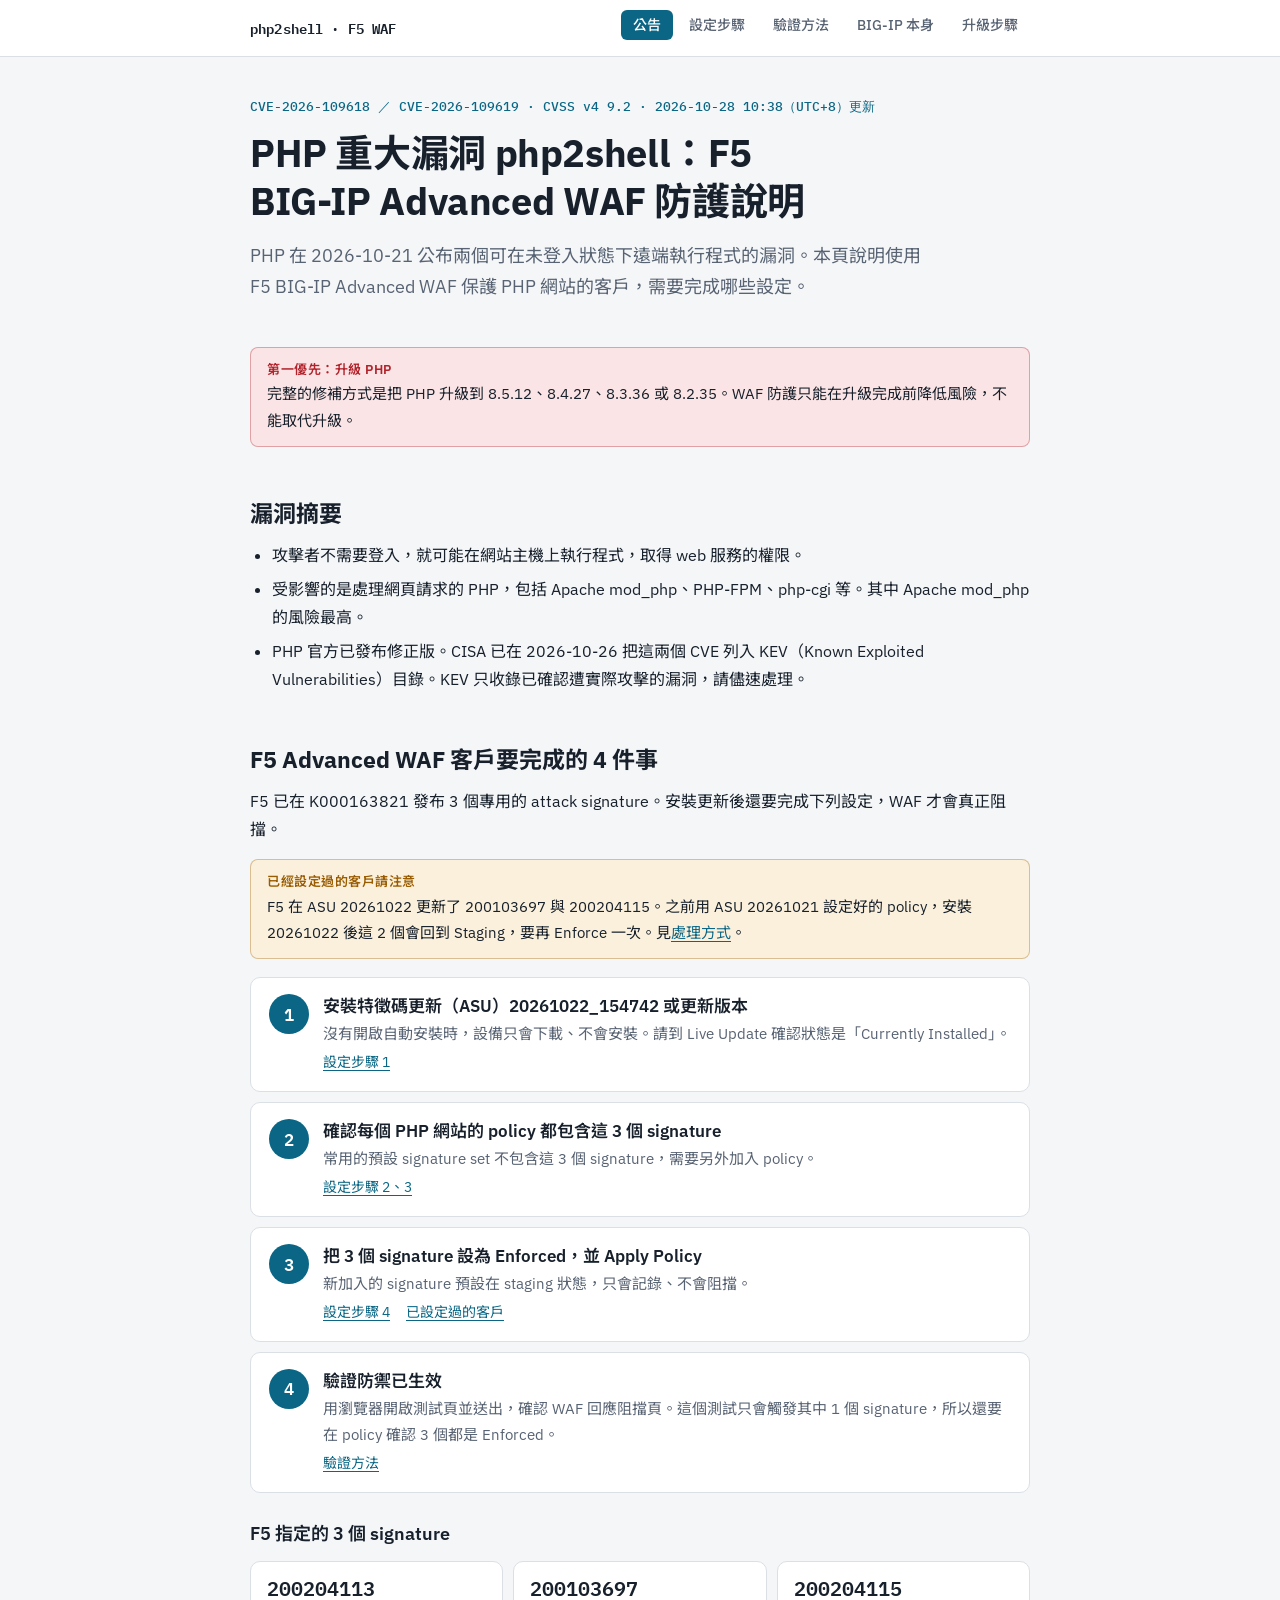
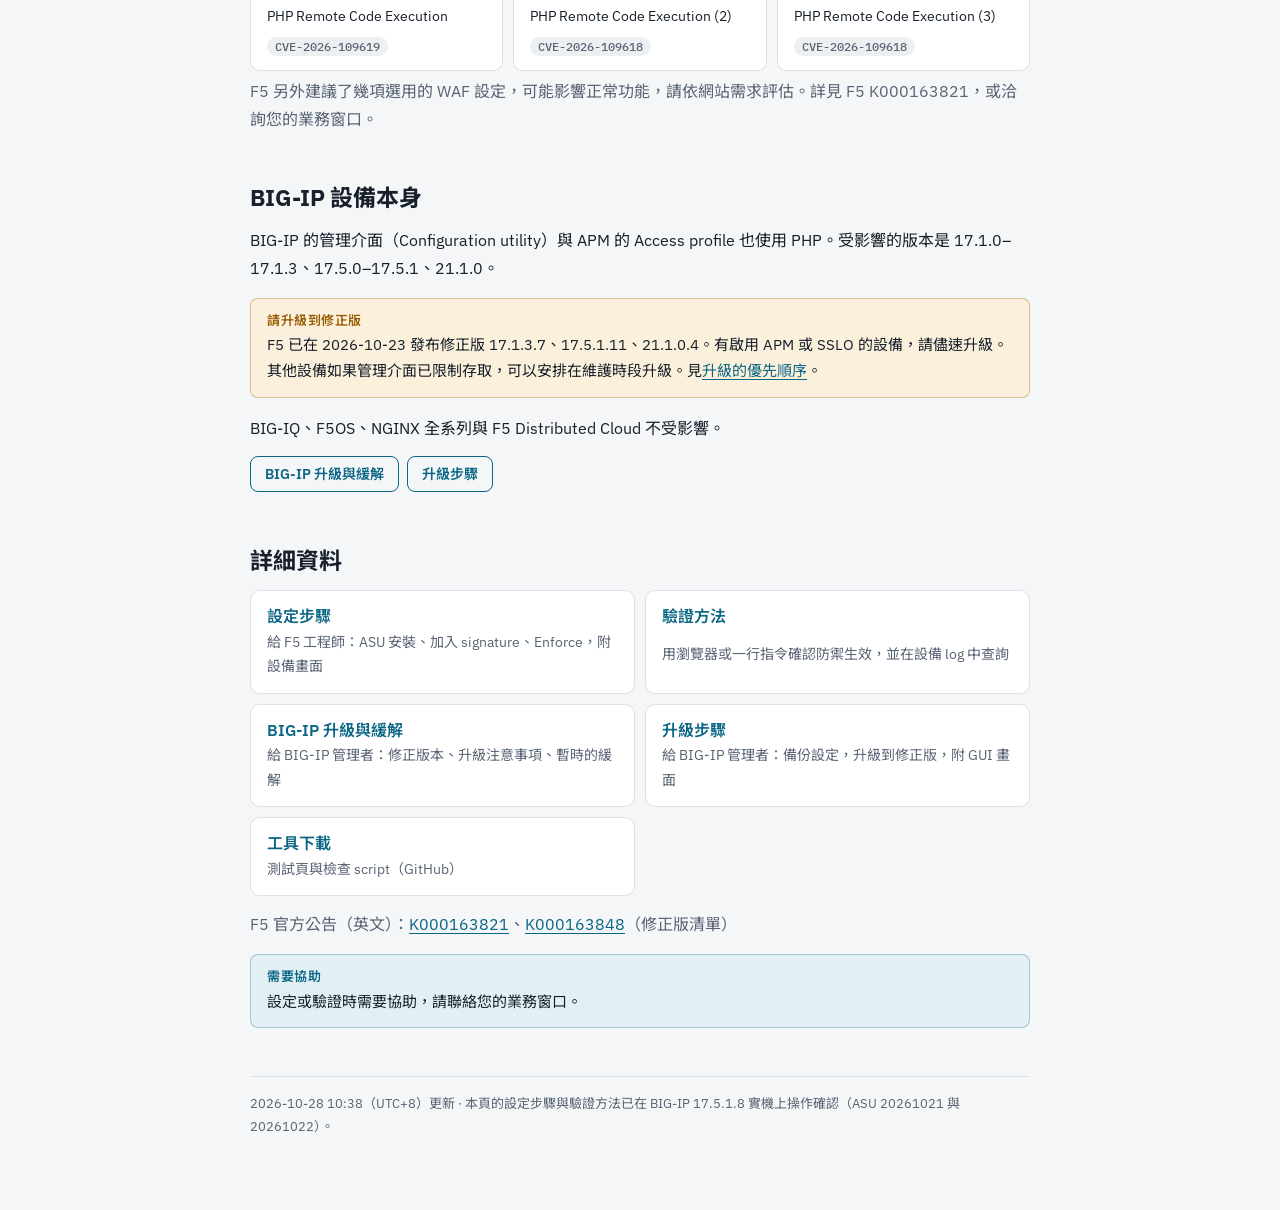
==== commit 817ddd49: "docs: prioritize BIG-IP upgrades by APM use and management access - bigip.html: add upgrade priority" ====
--- a/docs/index.html
+++ b/docs/index.html
@@ -25,7 +25,7 @@
 
 <main class="wrap">
   <header class="hero">
-    <p class="eyebrow">CVE-2026-109618 ／ CVE-2026-109619 · CVSS v4 9.2 · 2026-10-27 11:39（UTC+8）更新</p>
+    <p class="eyebrow">CVE-2026-109618 ／ CVE-2026-109619 · CVSS v4 9.2 · 2026-10-28 10:38（UTC+8）更新</p>
     <h1>PHP 重大漏洞 php2shell：F5 BIG-IP Advanced WAF 防護說明</h1>
     <p class="lede">PHP 在 2026-10-21 公布兩個可在未登入狀態下遠端執行程式的漏洞。本頁說明使用 F5 BIG-IP Advanced WAF 保護 PHP 網站的客戶，需要完成哪些設定。</p>
   </header>
@@ -90,7 +90,7 @@
   <section id="bigip">
     <h2>BIG-IP 設備本身</h2>
     <p>BIG-IP 的管理介面（Configuration utility）與 APM 的 Access profile 也使用 PHP。受影響的版本是 17.1.0–17.1.3、17.5.0–17.5.1、21.1.0。</p>
-    <div class="note warn"><b>請升級到修正版</b>F5 已在 2026-10-23 發布修正版 17.1.3.7、17.5.1.11、21.1.0.4。不能立即升級時，請先完成緩解步驟。</div>
+    <div class="note warn"><b>請升級到修正版</b>F5 已在 2026-10-23 發布修正版 17.1.3.7、17.5.1.11、21.1.0.4。有啟用 APM 或 SSLO 的設備，請儘速升級。其他設備如果管理介面已限制存取，可以安排在維護時段升級。見<a href="bigip.html#priority">升級的優先順序</a>。</div>
     <p>BIG-IQ、F5OS、NGINX 全系列與 F5 Distributed Cloud 不受影響。</p>
     <div class="btns"><a class="btn ghost" href="bigip.html">BIG-IP 升級與緩解</a><a class="btn ghost" href="upgrade.html">升級步驟</a></div>
   </section>
@@ -108,7 +108,7 @@
     <div class="note info"><b>需要協助</b>設定或驗證時需要協助，請聯絡您的業務窗口。</div>
   </section>
 
-  <footer>2026-10-27 11:39（UTC+8）更新 · 本頁的設定步驟與驗證方法已在 BIG-IP 17.5.1.8 實機上操作確認（ASU 20261021 與 20261022）。</footer>
+  <footer>2026-10-28 10:38（UTC+8）更新 · 本頁的設定步驟與驗證方法已在 BIG-IP 17.5.1.8 實機上操作確認（ASU 20261021 與 20261022）。</footer>
 </main>
 </body>
 </html>
